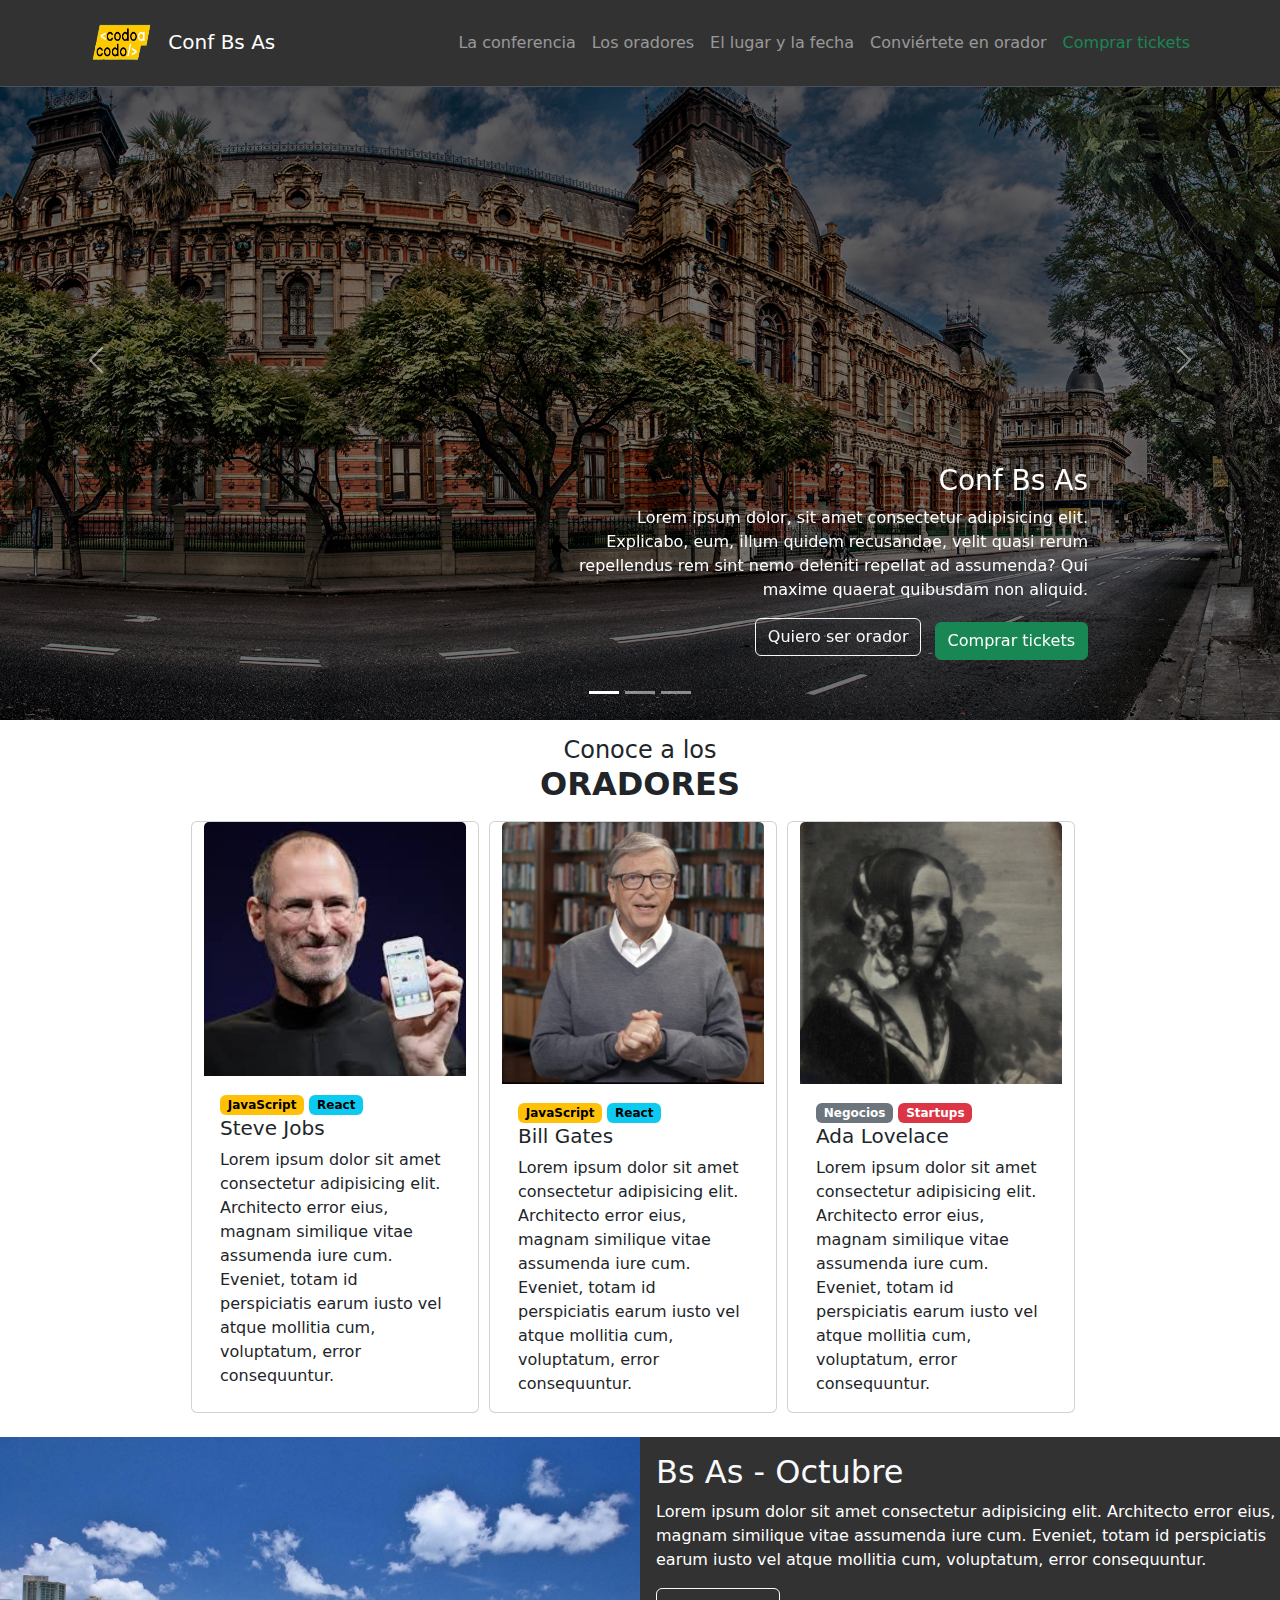
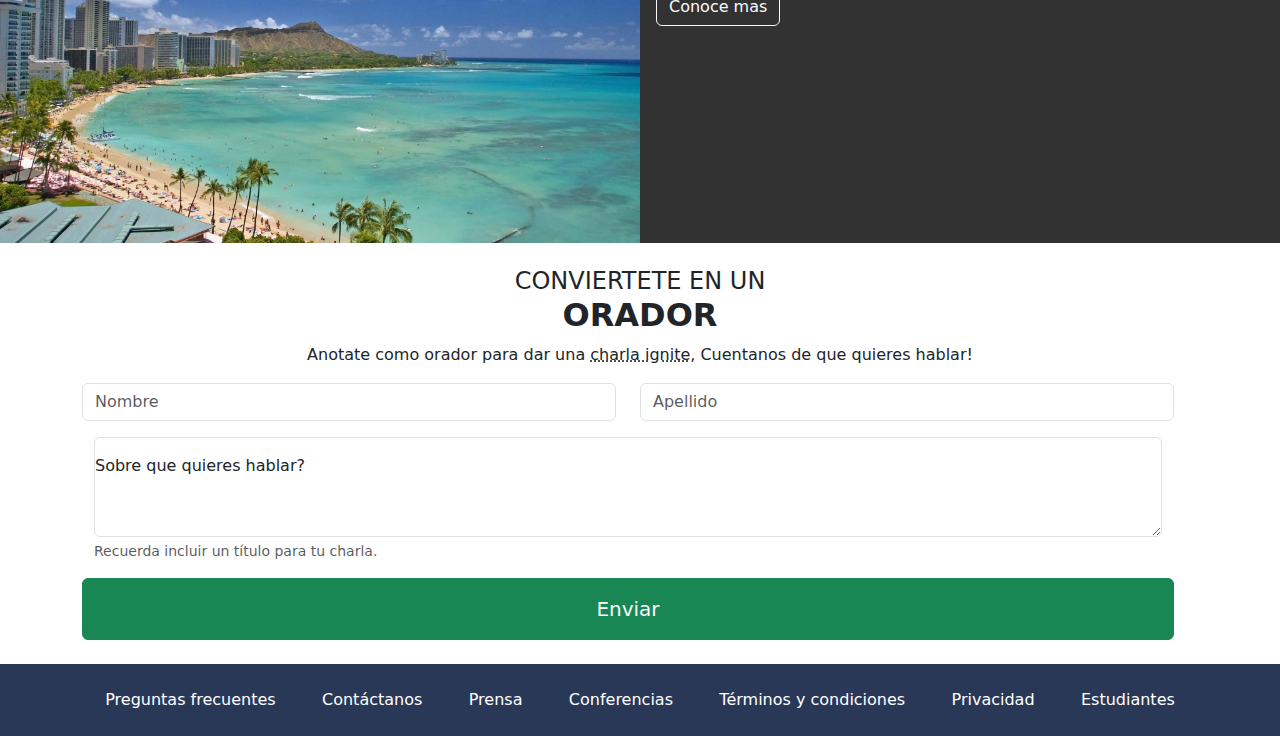
==== index.html @ 63553ec2 "primer commit" ====
<!DOCTYPE html>
<html lang="es">
  <head>
    <meta charset="UTF-8" />
    <meta name="viewport" content="width=device-width, initial-scale=1.0" />
    <title>Conferencia Bs As</title>
    <link rel="stylesheet" href="./resources/styles/bootstrap.css" />
    <link rel="stylesheet" href="./resources/styles/styles.css" />
  </head>
  <body>


    <!---------------------------HEADER--------------------------->
    <nav class="navbar fixed-top border-bottom border-body navbar-expand-lg" data-bs-theme="dark">
      <div class="container">
        <a class="navbar-brand" href="#">
          <img
            src="./resources/img/codoacodo.png"
            alt="Bootstrap"
            width="80"
            height="60"/>
          Conf Bs As
        </a>
        <button class="navbar-toggler" type="button" data-bs-toggle="collapse"
        data-bs-target="#navbarSupportedContent" aria-controls="navbarSupportedContent" aria-expanded="false"
        aria-label="Toggle navigation">
        <span class="navbar-toggler-icon"></span>
      </button>

      <div class="collapse navbar-collapse justify-content-end" id="navbarSupportedContent">
        <ul class="navbar-nav">
          <li class="nav-item">
            <a
              class="nav-link active text-white-50"
              aria-current="page"
              href="#">La conferencia</a>
          </li>
          <li class="nav-item">
            <a class="nav-link text-white-50" href="#oradores">Los oradores</a>
          </li>
          <li class="nav-item">
            <a class="nav-link text-white-50" href="#lugarFecha">El lugar y la fecha</a>
          </li>
          <li class="nav-item">
            <a class="nav-link text-white-50" href="#form">Conviértete en orador</a>
          </li>
          <li class="nav-item">
            <a class="nav-link text-success compraTickets" href="#">Comprar tickets</a>
          </li>
        </ul>
      </div>
    </nav>


  <!---------------------------CAROUSEL--------------------------->

    <div id="carouselExampleDark" class="carousel carousel-white slide">
      <div class="carousel-indicators">
        <button
          type="button"
          data-bs-target="#carouselExampleDark"
          data-bs-slide-to="0"
          class="active"
          aria-current="true"
          aria-label="Slide 1"
        ></button>
        <button
          type="button"
          data-bs-target="#carouselExampleDark"
          data-bs-slide-to="1"
          aria-label="Slide 2"
        ></button>
        <button
          type="button"
          data-bs-target="#carouselExampleDark"
          data-bs-slide-to="2"
          aria-label="Slide 3"
        ></button>
      </div>
      <div class="carousel-inner">
        <div class="carousel-item active" data-bs-interval="10000">
          <img src="./resources/img/ba1.jpg" class="d-block w-100" alt="..." />
          <div class="carousel-caption d-none d-md-block">
            <h3>Conf Bs As</h3>
            <p>
              Lorem ipsum dolor, sit amet consectetur adipisicing elit.
              Explicabo, eum, illum quidem recusandae, velit quasi rerum
              repellendus rem sint nemo deleniti repellat ad assumenda? Qui
              maxime quaerat quibusdam non aliquid.
            </p>
            <p>
              <a class="btn btn-outline-light mb-2" href="#">Quiero ser orador</a>
              <a class="btn btn-success ms-2" href="#">Comprar tickets</a>
            </p>
          </div>
        </div>

        <div class="carousel-item" data-bs-interval="2000">
          <img src="./resources/img/ba2.jpg" class="d-block w-100" alt="..." />
          <div class="carousel-caption d-none d-md-block">
            <h3>Conf Bs As</h3>
            <p>
              Lorem ipsum dolor, sit amet consectetur adipisicing elit.
              Explicabo, eum, illum quidem recusandae, velit quasi rerum
              repellendus rem sint nemo deleniti repellat ad assumenda? Qui
              maxime quaerat quibusdam non aliquid.
            </p>
            <p>
              <a class="btn btn-outline-light mb-2" href="#">Quiero ser orador</a>
              <a class="btn btn-success ms-2" href="#">Comprar tickets</a>
            </p>
          </div>
        </div>
        <div class="carousel-item">
          <img src="./resources/img/ba3.jpg" class="d-block w-100" alt="..." />
          <div class="carousel-caption d-none d-md-block">
            <h3>Conf Bs As</h3>
            <p>
              Lorem ipsum dolor, sit amet consectetur adipisicing elit.
              Explicabo, eum, illum quidem recusandae, velit quasi rerum
              repellendus rem sint nemo deleniti repellat ad assumenda? Qui
              maxime quaerat quibusdam non aliquid.
            </p>
            <p>
              <a class="btn btn-outline-light mb-2" href="#">Quiero ser orador</a>
              <a class="btn btn-success ms-2" href="#">Comprar tickets</a>
            </p>
          </div>
        </div>
      </div>
      <button
        class="carousel-control-prev"
        type="button"
        data-bs-target="#carouselExampleDark"
        data-bs-slide="prev"
      >
        <span class="carousel-control-prev-icon" aria-hidden="true"></span>
        <span class="visually-hidden">Previous</span>
      </button>
      <button
        class="carousel-control-next"
        type="button"
        data-bs-target="#carouselExampleDark"
        data-bs-slide="next"
      >
        <span class="carousel-control-next-icon" aria-hidden="true"></span>
        <span class="visually-hidden">Next</span>
      </button>
    </div>

    
      <!---------------------------ORADORES--------------------------->

    <section class="mb-4" id="oradores">
      <h2 class="titulo-gral mt-3">
        Conoce a los <br/>
        <span>ORADORES</span>
      </h2>

      <div class="row justify-content-center">
        <div class="card" style="width: 18rem">
          <img src="./resources/img/steve.jpg" class="card-img-top" alt="..." />
          <div class="card-body">
            <span class="badge text-bg-warning">JavaScript</span>
            <span class="badge text-bg-info">React</span>
            <h5 class="card-title">Steve Jobs</h5>
            <p class="card-text">
              Lorem ipsum dolor sit amet consectetur adipisicing elit.
              Architecto error eius, magnam similique vitae assumenda iure cum.
              Eveniet, totam id perspiciatis earum iusto vel atque mollitia cum,
              voluptatum, error consequuntur.
            </p>
          </div>
        </div>
        <div class="card" style="width: 18rem">
          <img src="./resources/img/bill.jpg" class="card-img-top" alt="..." />
          <div class="card-body">
            <span class="badge text-bg-warning">JavaScript</span>
            <span class="badge text-bg-info">React</span>
            <h5 class="card-title">Bill Gates</h5>
            <p class="card-text">
              Lorem ipsum dolor sit amet consectetur adipisicing elit.
              Architecto error eius, magnam similique vitae assumenda iure cum.
              Eveniet, totam id perspiciatis earum iusto vel atque mollitia cum,
              voluptatum, error consequuntur.
            </p>
          </div>
        </div>
        <div class="card" style="width: 18rem">
          <img src="./resources/img/ada.jpeg" class="card-img-top" alt="..." />
          <div class="card-body">
            <span class="badge text-bg-secondary">Negocios</span>
            <span class="badge text-bg-danger">Startups</span>
            <h5 class="card-title">Ada Lovelace</h5>
            <p class="card-text">
              Lorem ipsum dolor sit amet consectetur adipisicing elit.
              Architecto error eius, magnam similique vitae assumenda iure cum.
              Eveniet, totam id perspiciatis earum iusto vel atque mollitia cum,
              voluptatum, error consequuntur.
            </p>
          </div>
        </div>
      </div>
    </section>

  <!---------------------------SECCION MITAD IMG, MITAD TEXTO--------------------------->

    <section class="mb-4" id="lugarFecha">
      <div class="row g-0">
        <div class="col-md">
          <img src="./resources/img/honolulu.jpg" alt="" class="img-fluid">
        </div>
        <div class="col-md fechaLugar">
          <h2 class="mt-3 text-light ms-3">Bs As - Octubre </h2>
          <p class="card-text text-white ms-3">
          Lorem ipsum dolor sit amet consectetur adipisicing elit.
          Architecto error eius, magnam similique vitae assumenda iure cum.
          Eveniet, totam id perspiciatis earum iusto vel atque mollitia cum,
          voluptatum, error consequuntur.
        </p>
        <a class="btn btn-outline-light mb-2 ms-3" href="#">Conoce mas</a>
      </div>
    </section>


    <script src="./resources/js/codigo.js"></script>
  </body>
</html>



<!---------------------------FORMULARIO--------------------------->
<section class="mb-4 text-center" id="form">
  <h2 class="titulo-gral mt-3">
    CONVIERTETE EN UN <br/>
    <span>ORADOR</span>
  </h2>
  <p>Anotate como orador para dar una <span>charla ignite</span>, Cuentanos de que quieres hablar!</p>

  <div class="container">
    <div class="row justify-content-center">
      <div class="col">
        <input type="text" class="form-control" placeholder="Nombre" aria-label="First name">
      </div>
      <div class="col">
        <input type="text" class="form-control" placeholder="Apellido" aria-label="Last name">
      </div>

      <div class="row mt-3 justify-content-center">
        <div class="form-floating">
          <textarea class="form-control" placeholder="Leave a comment here" id="floatingTextarea2" style="height: 100px"></textarea>
          <label for="floatingTextarea2">Sobre que quieres hablar?</label>
        </div>
        <div class="form-text mb-3 text-start">Recuerda incluir un título para tu charla.</div>
        <div class="btn btn-success">
          <button class="btn btn-lg btn-form text-light">Enviar</button>
        </div>
      </div>
  </div>
</section>


<!---------------------------FOOTER--------------------------->

<footer id="menu-footer">
  <div class="container">
      <ul class="nav justify-content-center justify-content-around ">
          <li class="nav-item">
              <a class="nav-link" href="#">Preguntas frecuentes</a>
          </li>
          <li class="nav-item">
              <a class="nav-link" href="#">Contáctanos</a>
          </li>
          <li class="nav-item">
              <a class="nav-link" href="#">Prensa</a>
          </li>
          <li class="nav-item">
              <a class="nav-link" href="#">Conferencias</a>
          </li>
          <li class="nav-item">
              <a class="nav-link" href="#">Términos y condiciones</a>
          </li>
          <li class="nav-item">
              <a class="nav-link" href="#">Privacidad</a>
          </li>
          <li class="nav-item">
              <a class="nav-link" href="#">Estudiantes</a>
          </li>
      </ul>
  </div>
</footer>
---- resources/styles/styles.css ----
* {
  max-width: 100%;
}

/* HEADER
------------------------- */
.navbar, .fechaLugar {
  background-color: rgb(51, 50, 50);
}

/* LOS HOVER
-------------------------------------------------- */

.navbar-nav .nav-link:hover  {
  color: rgb(162, 190, 190) !important;
}

.navbar-nav .compraTickets:hover  {
  color: white !important;
  background-color: green;
  border-radius: 8%;
}


#menu-footer .nav-link:hover { 
  color: rgb(143, 139, 135); 
}

  /* CAROUSEL
-------------------------------------------------- */

.carousel-item img { 
  filter: brightness(45%);
  max-height: 100vh;
}

.carousel-caption {
  left: 45%;
  text-align: end;
}

/* SECCION MITAD IMG, MITAD TEXTO
-------------------------------------------------- */
.titulo-gral {
  text-align: center;
  font-weight: 400;
  font-size: 1.5rem;
}

.titulo-gral span {
  font-weight: 700;
  font-size: 2rem;
}

  /* CARDS
-------------------------------------------------- */
.card {
  margin-top: 10px;
  margin-left: 10px;
}

  /* FORM COMPRAR TICKETS
-------------------------------------------------- */

p span {
  text-decoration:underline dotted;
}

  /* FOOTER
-------------------------------------------------- */

#menu-footer {
  background-color: rgb(42, 56, 88);
  padding: 1rem;
}

#menu-footer .nav-link {
  color: white;
  text-align: center;
}
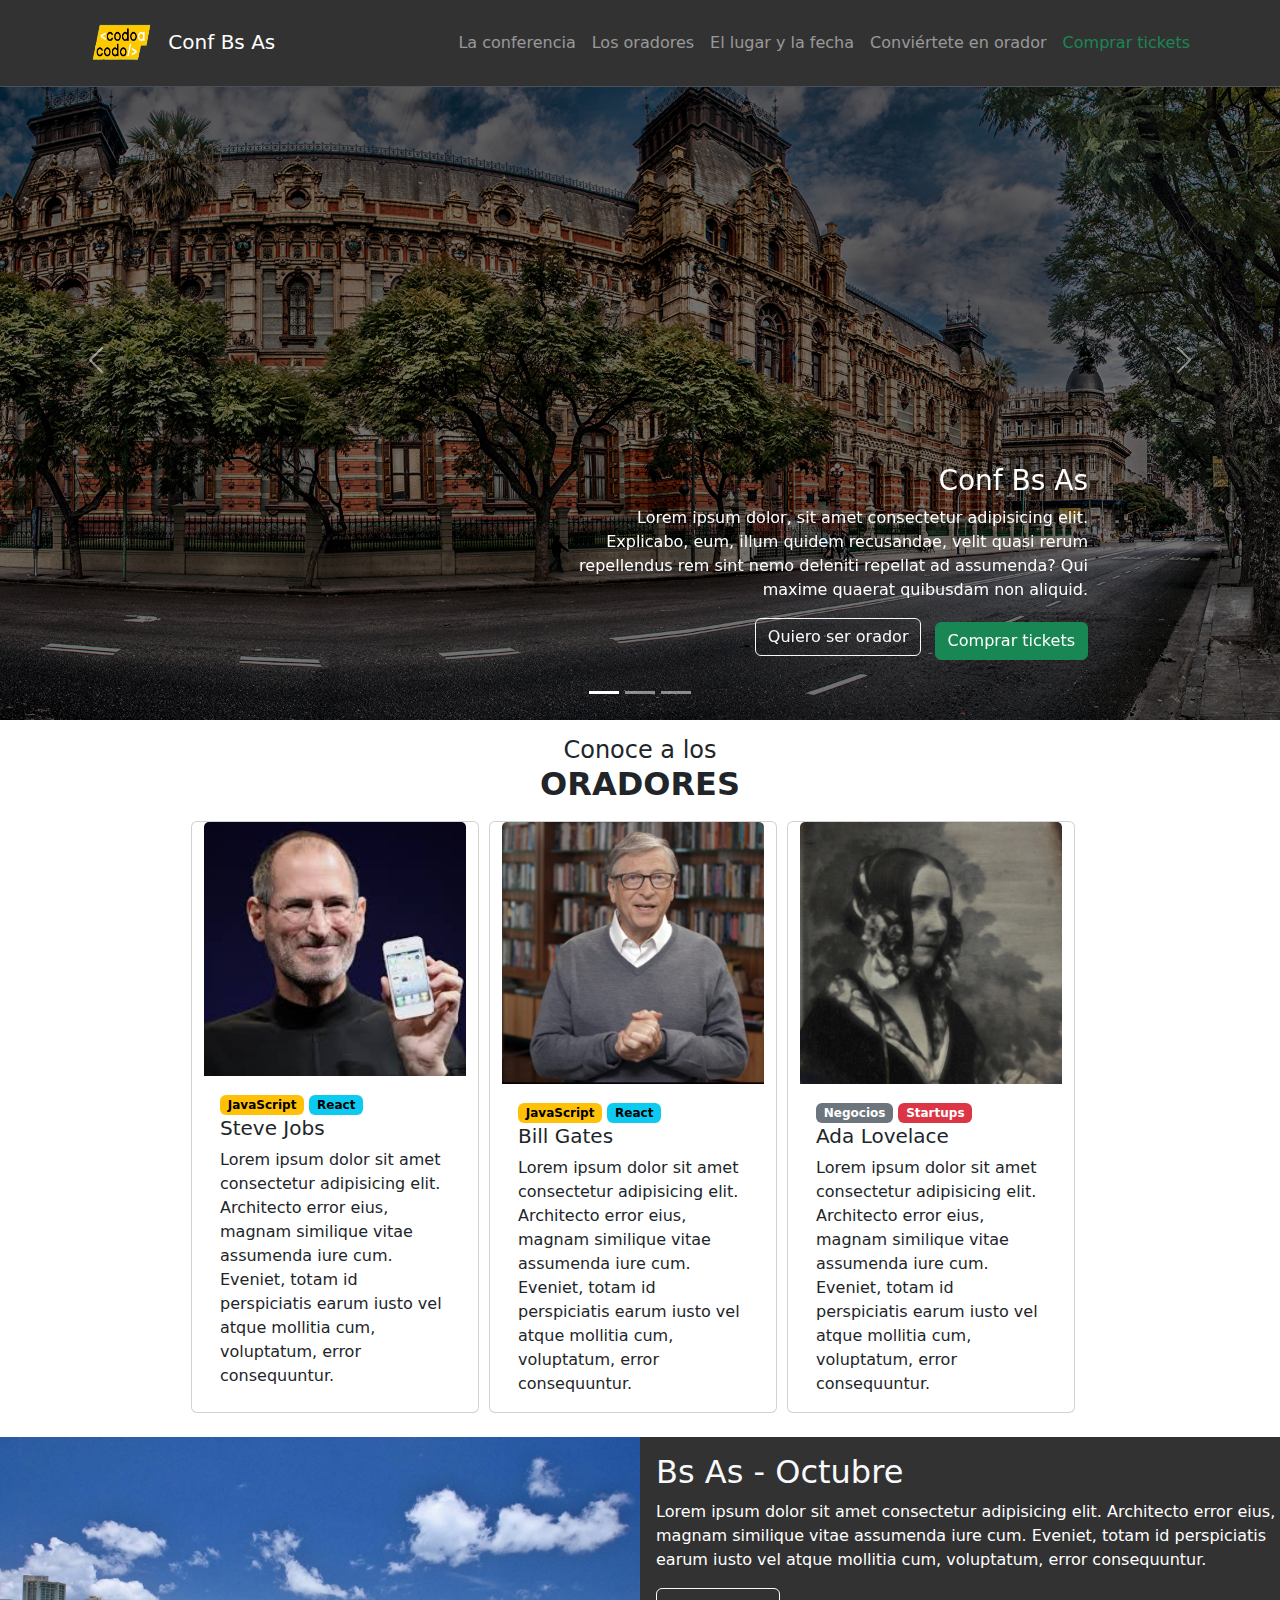
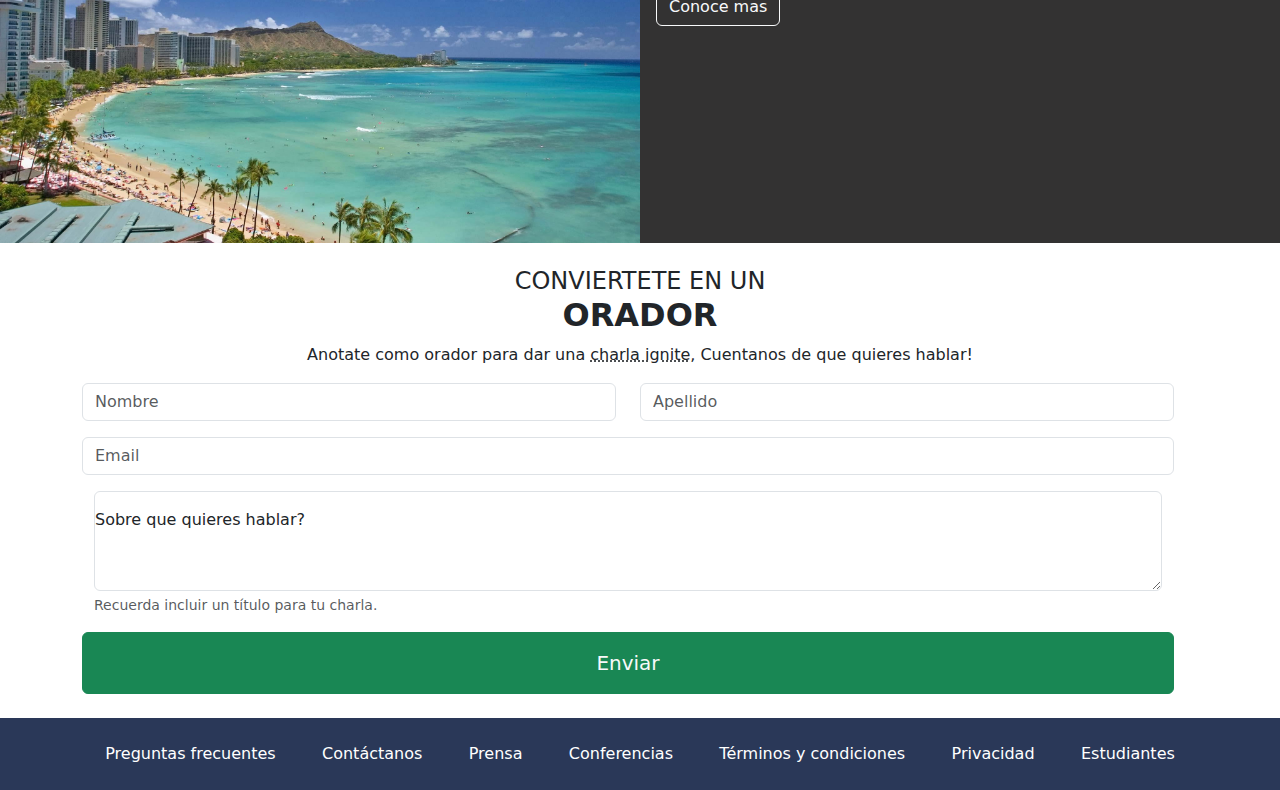
==== commit 1459be22: "casilla de correo" ====
--- a/index.html
+++ b/index.html
@@ -80,7 +80,7 @@
       <div class="carousel-inner">
         <div class="carousel-item active" data-bs-interval="10000">
           <img src="./resources/img/ba1.jpg" class="d-block w-100" alt="..." />
-          <div class="carousel-caption d-none d-md-block">
+          <div class="carousel-caption d-md-block">
             <h3>Conf Bs As</h3>
             <p>
               Lorem ipsum dolor, sit amet consectetur adipisicing elit.
@@ -97,7 +97,7 @@
 
         <div class="carousel-item" data-bs-interval="2000">
           <img src="./resources/img/ba2.jpg" class="d-block w-100" alt="..." />
-          <div class="carousel-caption d-none d-md-block">
+          <div class="carousel-caption d-md-block">
             <h3>Conf Bs As</h3>
             <p>
               Lorem ipsum dolor, sit amet consectetur adipisicing elit.
@@ -113,7 +113,7 @@
         </div>
         <div class="carousel-item">
           <img src="./resources/img/ba3.jpg" class="d-block w-100" alt="..." />
-          <div class="carousel-caption d-none d-md-block">
+          <div class="carousel-caption d-md-block">
             <h3>Conf Bs As</h3>
             <p>
               Lorem ipsum dolor, sit amet consectetur adipisicing elit.
@@ -239,11 +239,14 @@
 
   <div class="container">
     <div class="row justify-content-center">
-      <div class="col">
-        <input type="text" class="form-control" placeholder="Nombre" aria-label="First name">
-      </div>
-      <div class="col">
-        <input type="text" class="form-control" placeholder="Apellido" aria-label="Last name">
+      <div class="col-6">
+        <input type="text" class="form-control" placeholder="Nombre" aria-label="Nombre">
+      </div>
+      <div class="col-6">
+        <input type="text" class="form-control" placeholder="Apellido" aria-label="Apellido">
+      </div>
+      <div class="col-12 mt-3">
+        <input type="email" class="form-control" placeholder="Email" aria-label="Email">
       </div>
 
       <div class="row mt-3 justify-content-center">
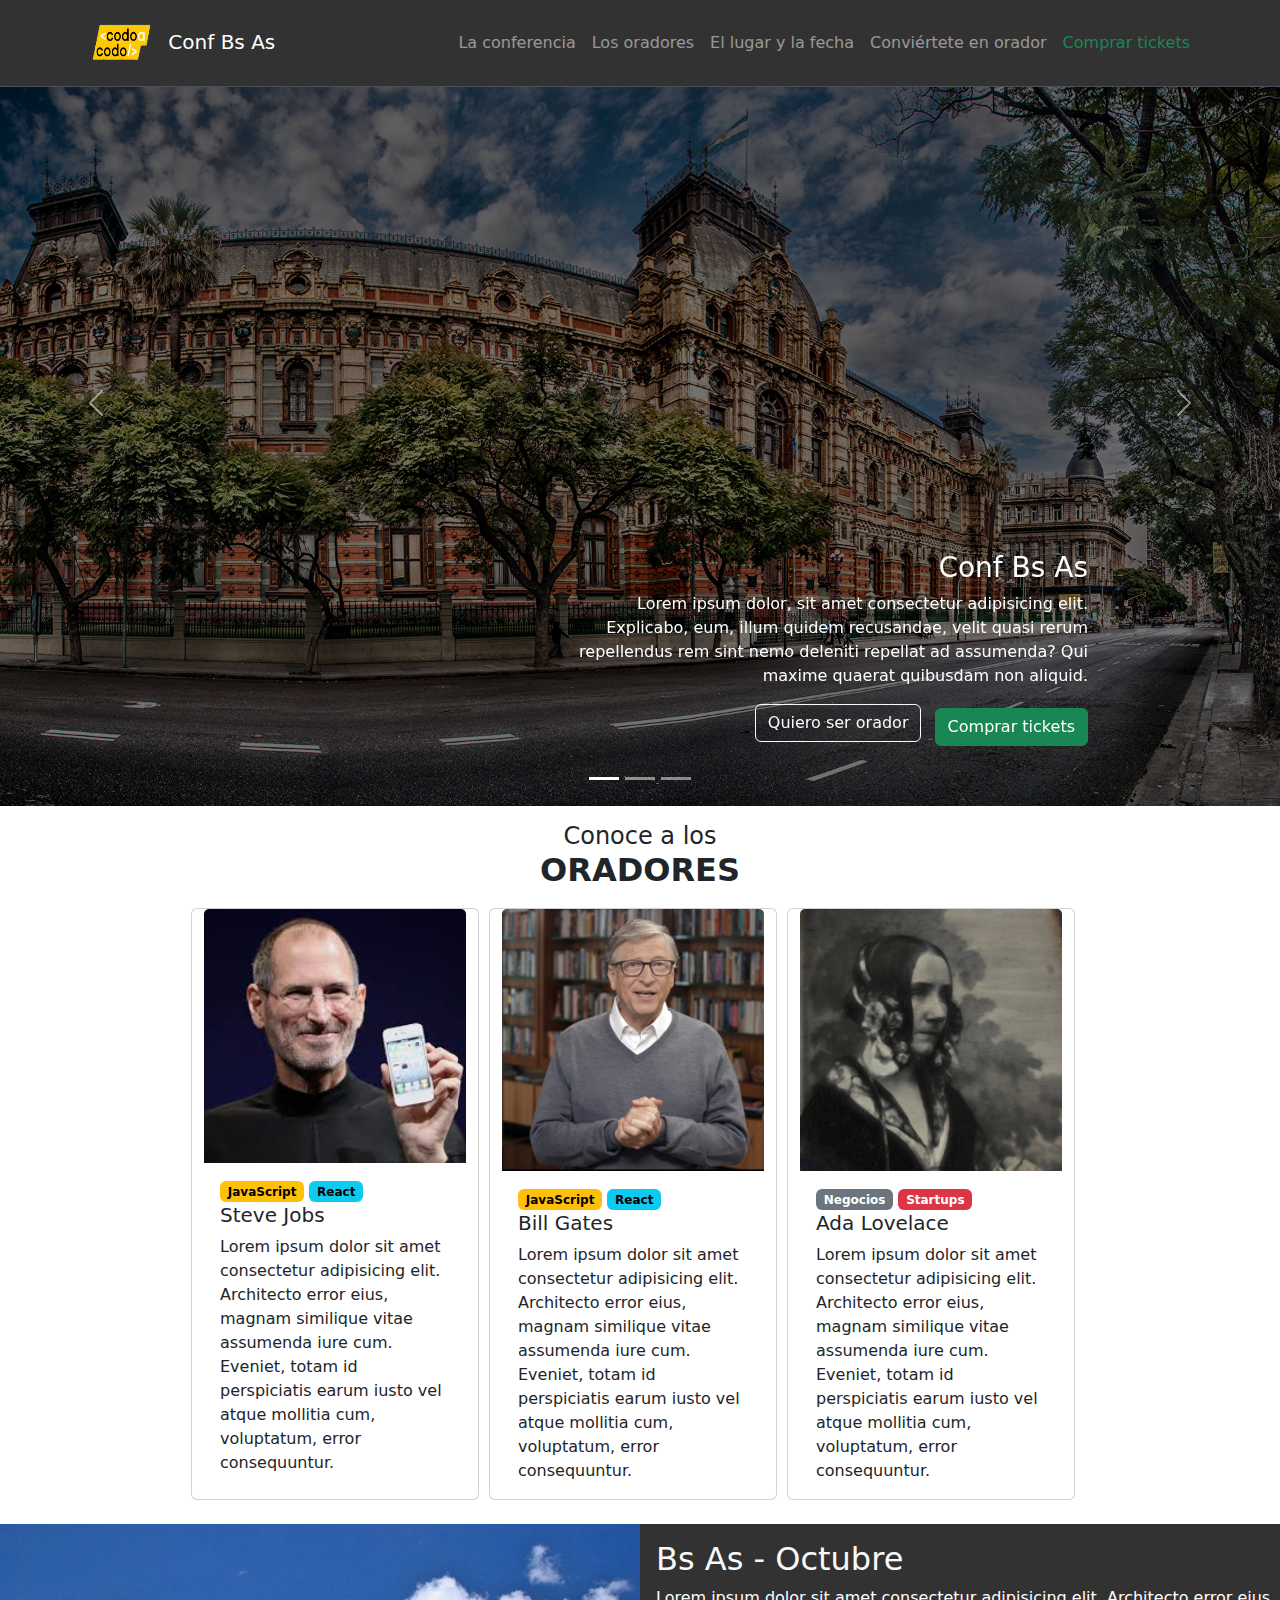
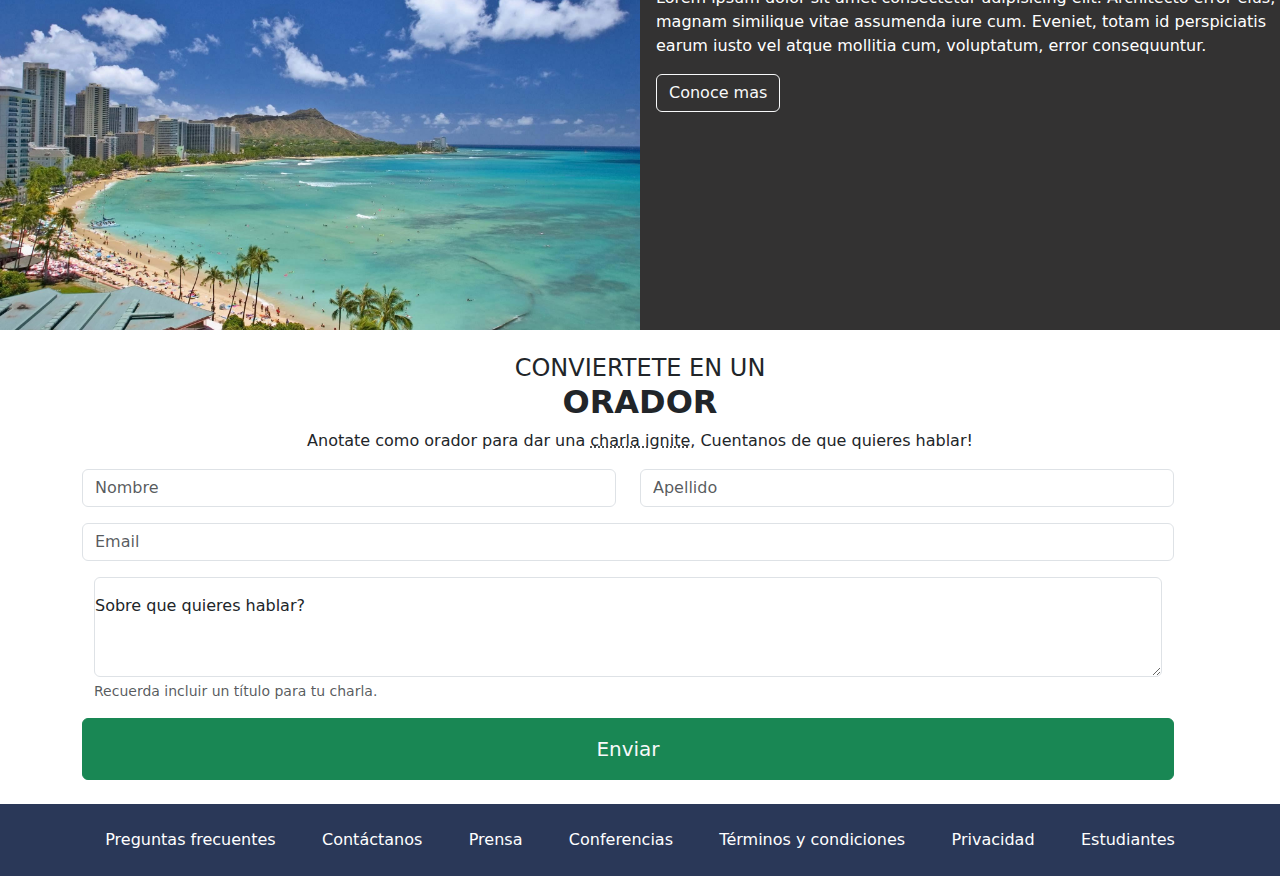
==== commit 79f9676d: "mejora en el carrusel" ====
--- a/index.html
+++ b/index.html
@@ -54,7 +54,7 @@
 
   <!---------------------------CAROUSEL--------------------------->
 
-    <div id="carouselExampleDark" class="carousel carousel-white slide">
+    <div id="carouselExampleDark" class="carousel carousel-white slide carrusel">
       <div class="carousel-indicators">
         <button
           type="button"
@@ -79,7 +79,7 @@
       </div>
       <div class="carousel-inner">
         <div class="carousel-item active" data-bs-interval="10000">
-          <img src="./resources/img/ba1.jpg" class="d-block w-100" alt="..." />
+          <img src="./resources/img/ba1.jpg" class="d-block w-100" alt="..."/> 
           <div class="carousel-caption d-md-block">
             <h3>Conf Bs As</h3>
             <p>
@@ -93,7 +93,7 @@
               <a class="btn btn-success ms-2" href="#">Comprar tickets</a>
             </p>
           </div>
-        </div>
+        </div> 
 
         <div class="carousel-item" data-bs-interval="2000">
           <img src="./resources/img/ba2.jpg" class="d-block w-100" alt="..." />
--- a/resources/styles/styles.css
+++ b/resources/styles/styles.css
@@ -32,6 +32,7 @@
 .carousel-item img { 
   filter: brightness(45%);
   max-height: 100vh;
+  margin-top: 5.4rem;
 }
 
 .carousel-caption {
@@ -77,4 +78,5 @@
 #menu-footer .nav-link {
   color: white;
   text-align: center;
-}+}
+
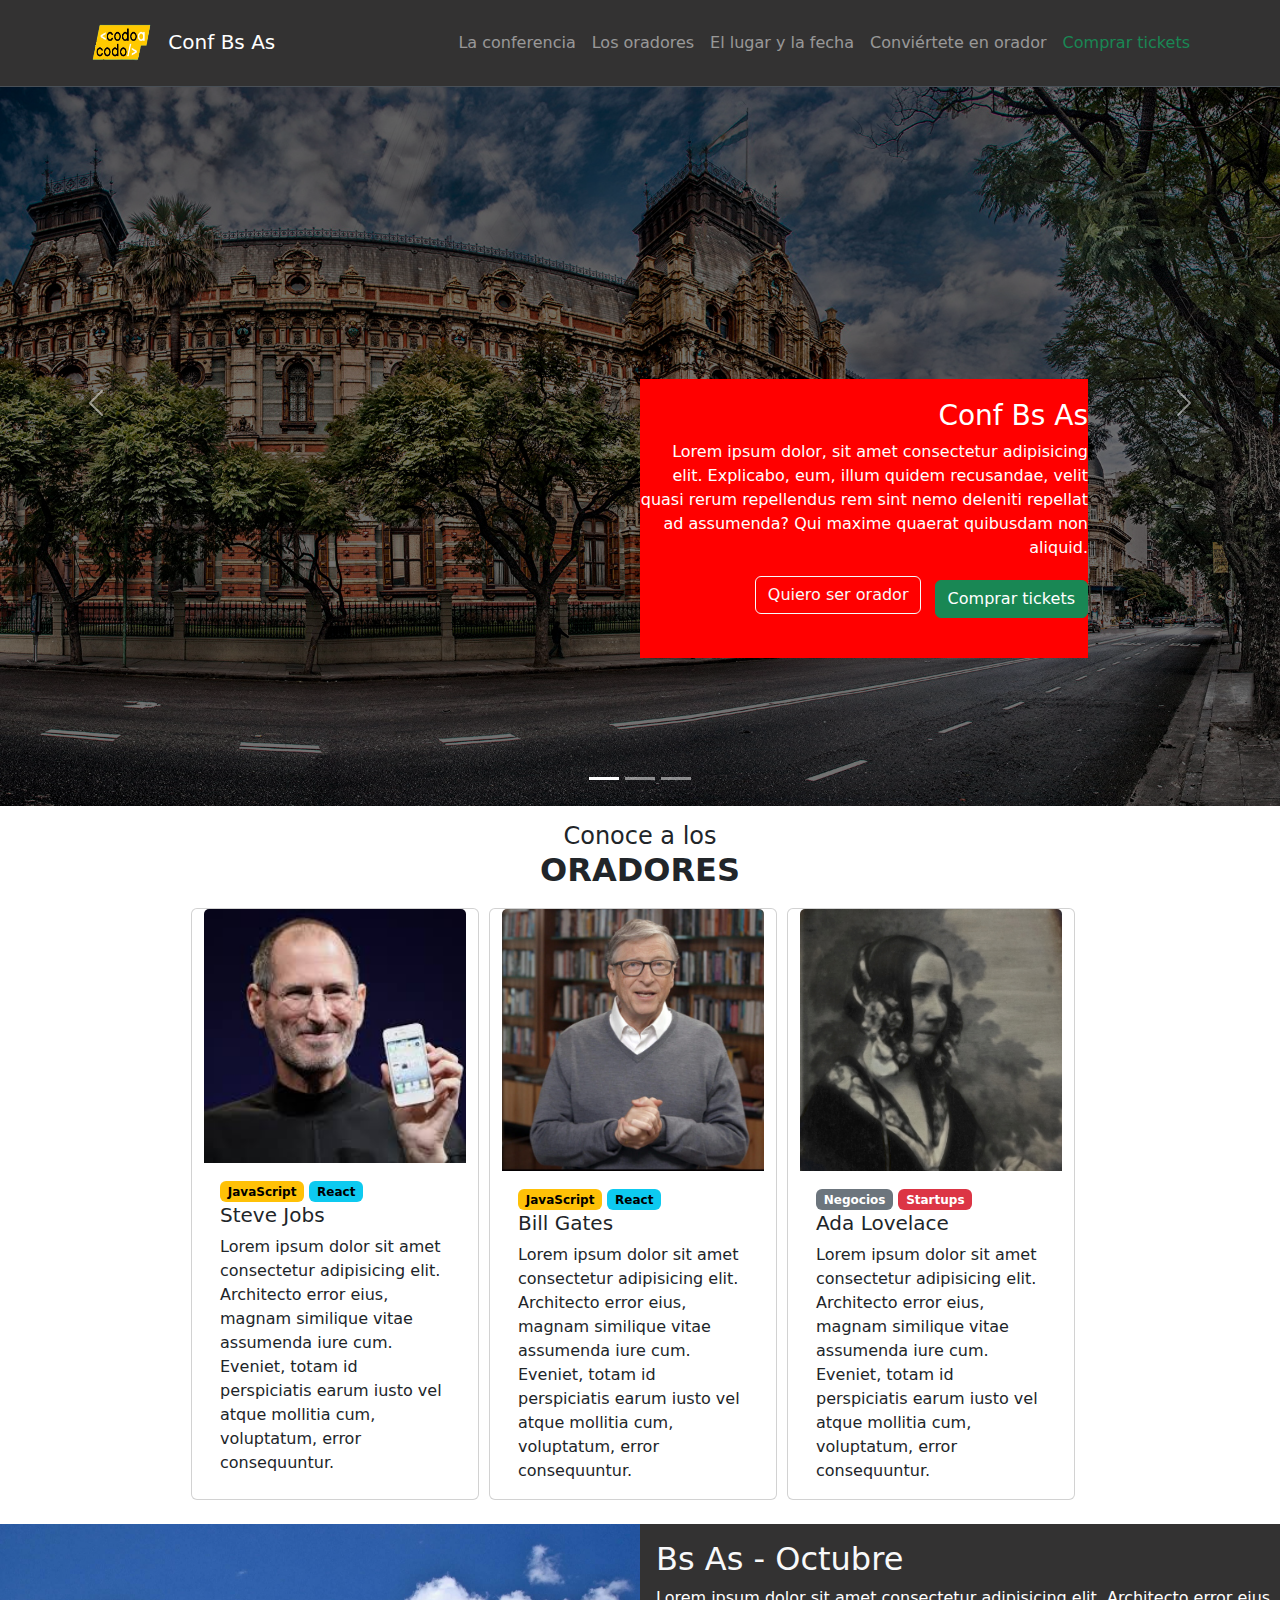
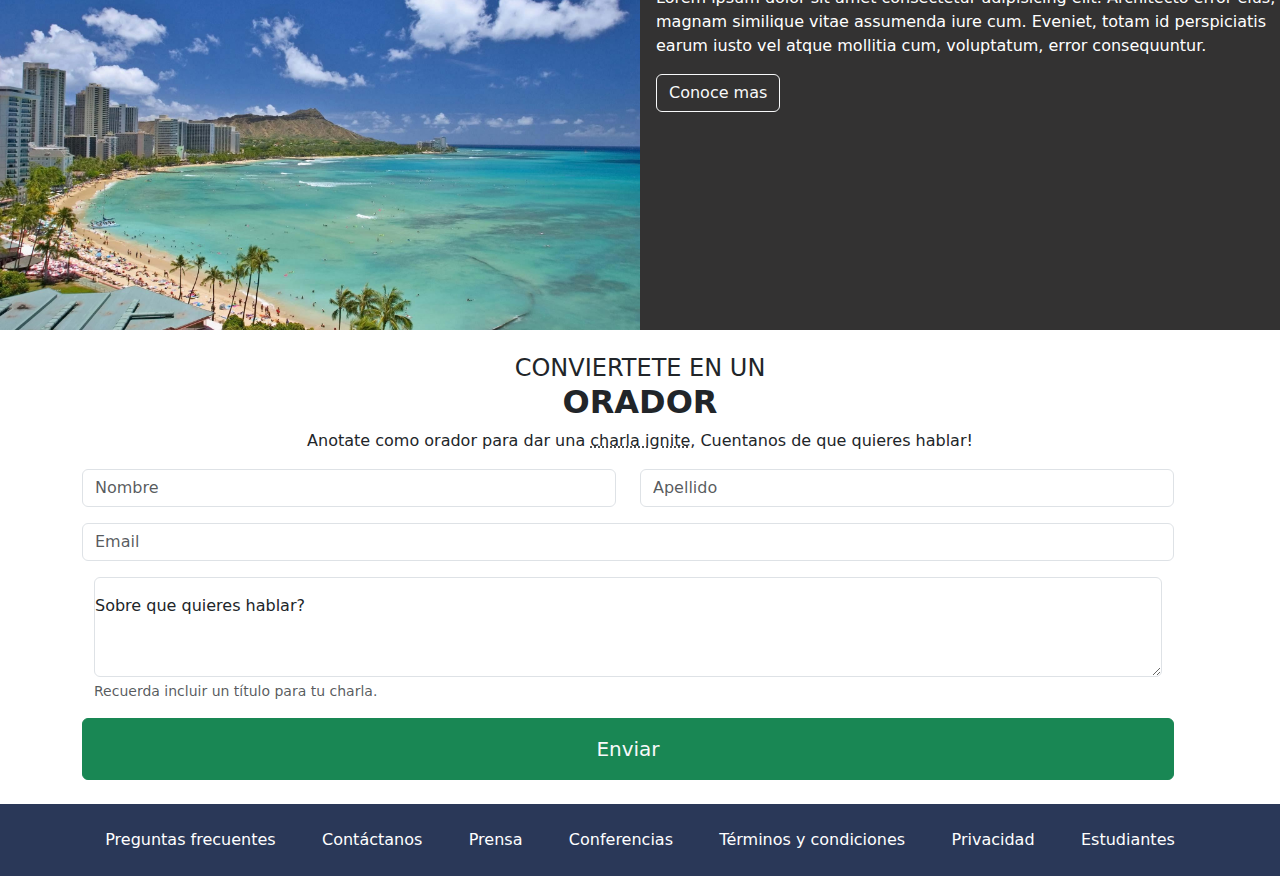
==== commit c3ce18e9: "agregar media querys para el carrusel" ====
--- a/index.html
+++ b/index.html
@@ -54,7 +54,7 @@
 
   <!---------------------------CAROUSEL--------------------------->
 
-    <div id="carouselExampleDark" class="carousel carousel-white slide carrusel">
+    <div id="carouselExampleDark" class="carousel carousel-white slide">
       <div class="carousel-indicators">
         <button
           type="button"
@@ -80,6 +80,7 @@
       <div class="carousel-inner">
         <div class="carousel-item active" data-bs-interval="10000">
           <img src="./resources/img/ba1.jpg" class="d-block w-100" alt="..."/> 
+
           <div class="carousel-caption d-md-block">
             <h3>Conf Bs As</h3>
             <p>
--- a/resources/styles/styles.css
+++ b/resources/styles/styles.css
@@ -36,9 +36,25 @@
 }
 
 .carousel-caption {
-  left: 45%;
+  margin-left: 35%;
+  margin-bottom: 10%;
   text-align: end;
+  background-color: red;
 }
+
+@media (max-width: 768px) {
+  .carousel-caption {
+    background-color: blue;
+    text-align: center;
+    margin-left: auto;
+  }
+
+  .carousel-item img {
+    height: 100vh;
+    margin: auto;
+  }
+}
+
 
 /* SECCION MITAD IMG, MITAD TEXTO
 -------------------------------------------------- */
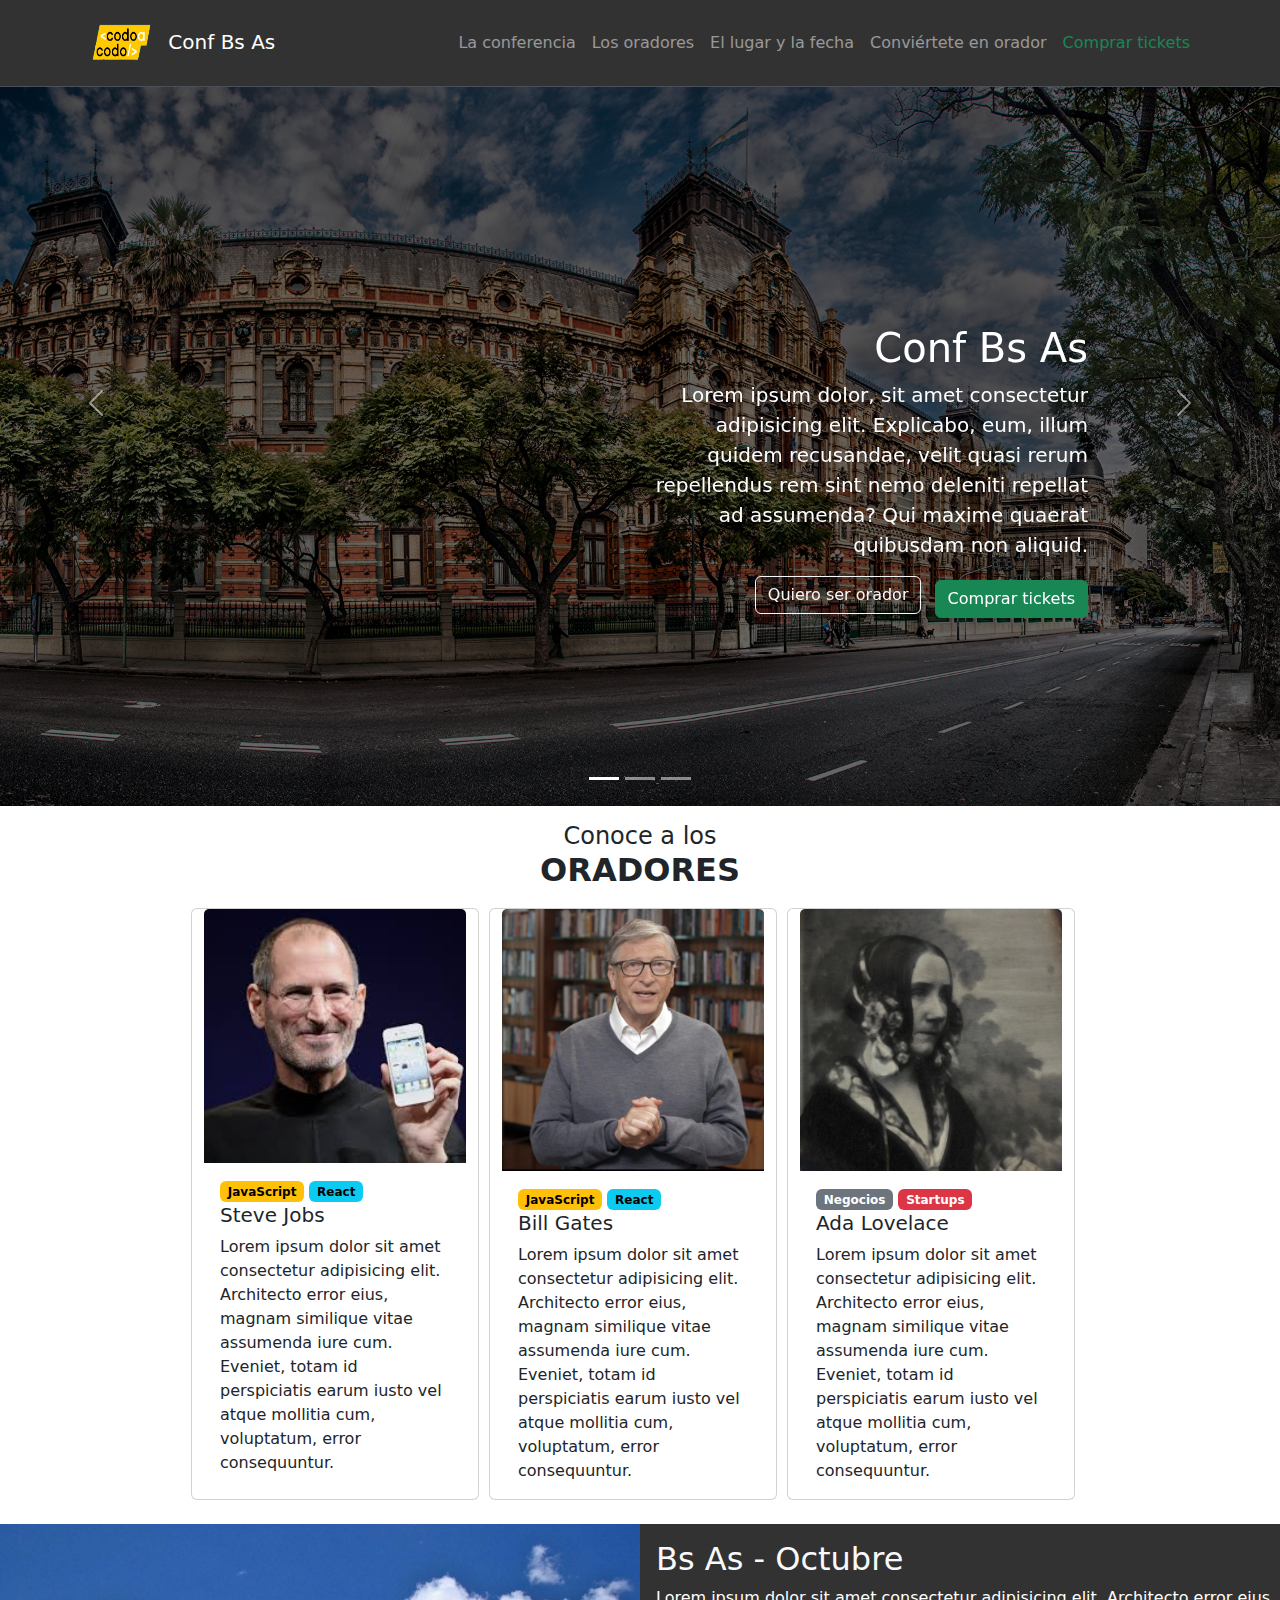
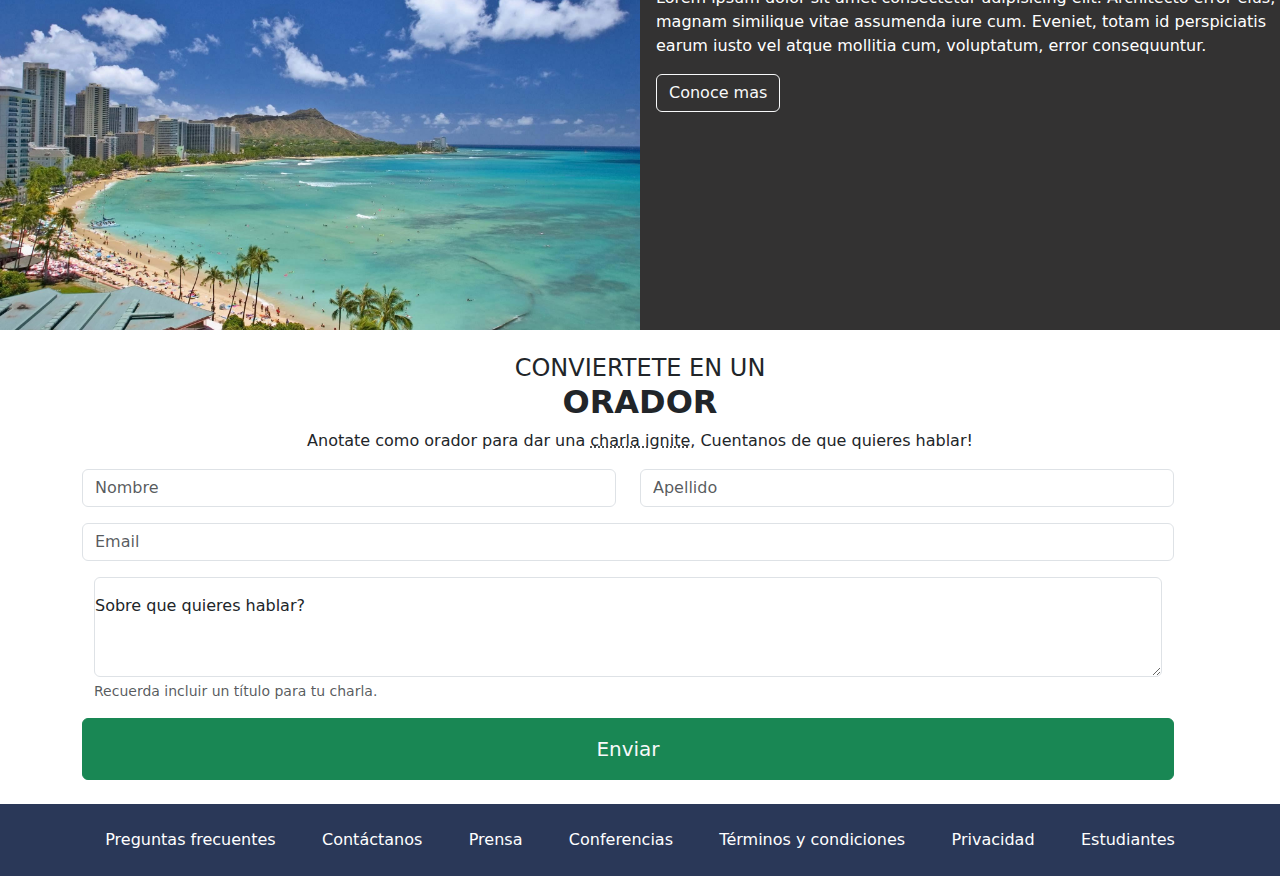
==== commit c901a586: "correccion al carrusel" ====
--- a/index.html
+++ b/index.html
@@ -82,8 +82,8 @@
           <img src="./resources/img/ba1.jpg" class="d-block w-100" alt="..."/> 
 
           <div class="carousel-caption d-md-block">
-            <h3>Conf Bs As</h3>
-            <p>
+            <h1>Conf Bs As</h1>
+            <p class="fs-5">
               Lorem ipsum dolor, sit amet consectetur adipisicing elit.
               Explicabo, eum, illum quidem recusandae, velit quasi rerum
               repellendus rem sint nemo deleniti repellat ad assumenda? Qui
@@ -99,8 +99,8 @@
         <div class="carousel-item" data-bs-interval="2000">
           <img src="./resources/img/ba2.jpg" class="d-block w-100" alt="..." />
           <div class="carousel-caption d-md-block">
-            <h3>Conf Bs As</h3>
-            <p>
+            <h1>Conf Bs As</h1>
+            <p class="fs-5">
               Lorem ipsum dolor, sit amet consectetur adipisicing elit.
               Explicabo, eum, illum quidem recusandae, velit quasi rerum
               repellendus rem sint nemo deleniti repellat ad assumenda? Qui
@@ -115,8 +115,8 @@
         <div class="carousel-item">
           <img src="./resources/img/ba3.jpg" class="d-block w-100" alt="..." />
           <div class="carousel-caption d-md-block">
-            <h3>Conf Bs As</h3>
-            <p>
+            <h1>Conf Bs As</h1>
+            <p class="fs-5">
               Lorem ipsum dolor, sit amet consectetur adipisicing elit.
               Explicabo, eum, illum quidem recusandae, velit quasi rerum
               repellendus rem sint nemo deleniti repellat ad assumenda? Qui
--- a/resources/styles/styles.css
+++ b/resources/styles/styles.css
@@ -30,7 +30,7 @@
 -------------------------------------------------- */
 
 .carousel-item img { 
-  filter: brightness(45%);
+  filter: brightness(40%);
   max-height: 100vh;
   margin-top: 5.4rem;
 }
@@ -39,12 +39,10 @@
   margin-left: 35%;
   margin-bottom: 10%;
   text-align: end;
-  background-color: red;
 }
 
-@media (max-width: 768px) {
+@media (max-width: 900px) {
   .carousel-caption {
-    background-color: blue;
     text-align: center;
     margin-left: auto;
   }
